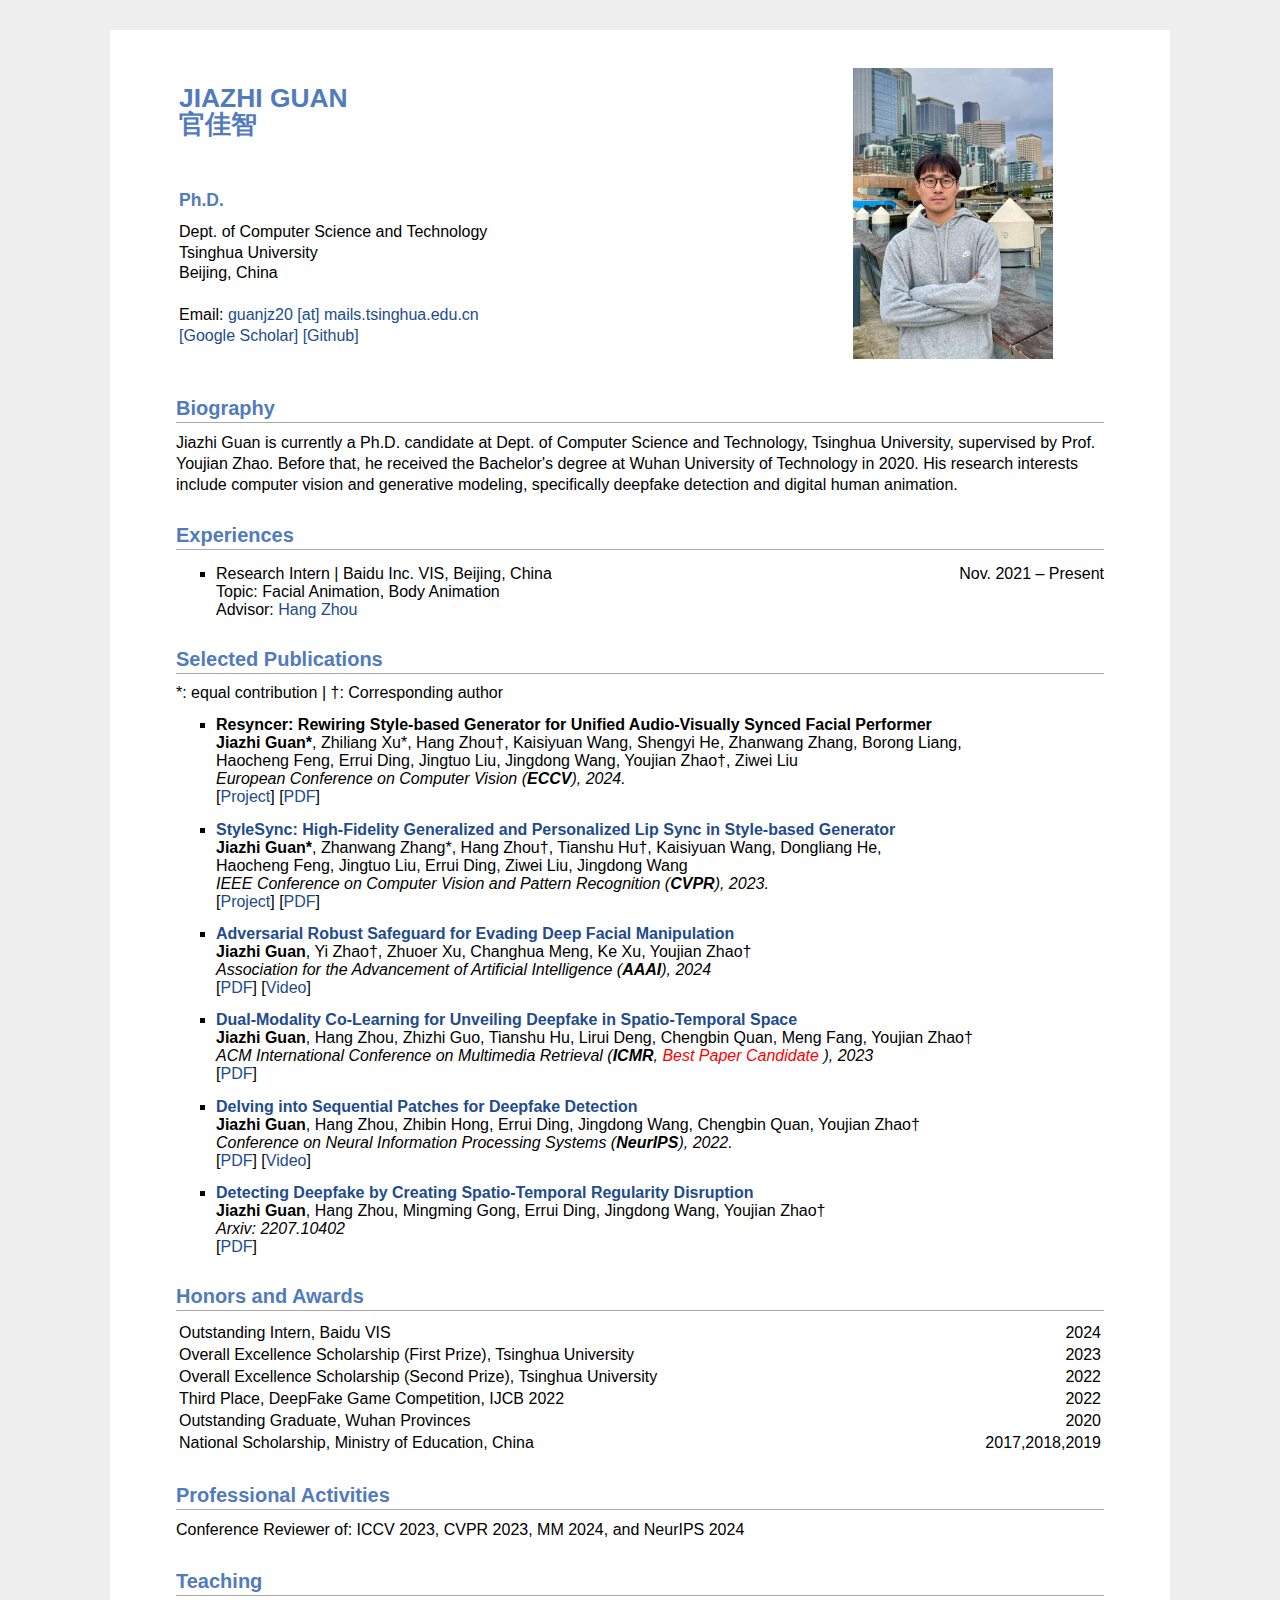
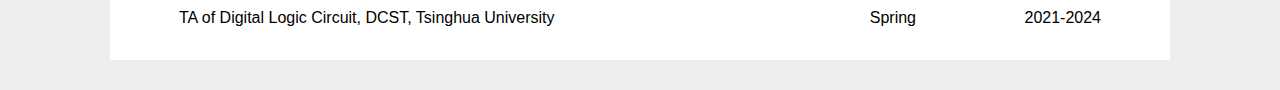
==== index.html @ 9b89919b "-" ====
<!DOCTYPE html PUBLIC "-//W3C//DTD XHTML 1.1//EN" "http://www.w3.org/TR/xhtml11/DTD/xhtml11.dtd">
<html xmlns="http://www.w3.org/1999/xhtml" xml:lang="en">

<head>
  <meta http-equiv="Content-Type" content="text/html;charset=utf-8" />
  <meta name="keywords" content="Jiazhi Guan; Guan Jiazhi; guanjiazhi; 官佳智">
  <meta name="description" content="Jiazhi Guan's homepage">
  <link rel="stylesheet" href="jemdoc.css" type="text/css" />
  <link rel="shortcut icon" href="myIcon.ico">
  <title>JIAZHI GUAN</title>
  <script type="text/javascript">

    var _gaq = _gaq || [];
    _gaq.push(['_setAccount', 'UA-39824124-1']);
    _gaq.push(['_trackPageview']);

    (function () {
      var ga = document.createElement('script'); ga.type = 'text/javascript'; ga.async = true;
      ga.src = ('https:' == document.location.protocol ? 'https://ssl' : 'http://www') + '.google-analytics.com/ga.js';
      var s = document.getElementsByTagName('script')[0]; s.parentNode.insertBefore(ga, s);
    })();

  </script>
</head>

<body>

  <div id="layout-content" style="margin-top:25px">

    <table>
      <tbody>
        <tr>
          <td width="670">
            <div id="toptitle">
              <h1>JIAZHI GUAN <br> 官佳智<h1>
            </div>
            <h3>Ph.D.</h3>
            <p>
              Dept. of Computer Science and Technology<br>
              Tsinghua University <br>
              Beijing, China<br>
              <br>
              Email: <a href="mailto:guanjz20@mails.tsinghua.edu.cn">guanjz20 [at] mails.tsinghua.edu.cn</a>
              <br>
              <a href="https://scholar.google.com/citations?user=LocNpywAAAAJ&hl=zh-CN">[Google Scholar]</a> <a
                href="https://github.com/guanjz20">[Github]</a>
            </p>
          </td>
          <td>
            <img src="pics/me.jpg" border="0" width="200"><br>
          </td>
        <tr>
      </tbody>
    </table>


    <h2>Biography</h2>
    <p>
      Jiazhi Guan is currently a Ph.D. candidate at Dept. of Computer Science and Technology, Tsinghua University,
      supervised by Prof. Youjian Zhao. Before that, he received the Bachelor's degree at Wuhan University of Technology
      in 2020.
      His research interests include computer vision and generative modeling, specifically deepfake detection and
      digital human animation.
    </p>
    <!--
<h2>Recent Updates</h2>
<ul>
<li>
Three papers accepted by CVPR 2020.
</li>
</ul>-->

    <h2>Experiences</h2>
    <ul>
      <li>
        Research Intern | Baidu Inc. VIS, Beijing, China <div style="float:right; text-align:right">Nov. 2021 – Present
        </div><br>
        Topic: Facial Animation, Body Animation<br>
        Advisor: <a href="https://hangz-nju-cuhk.github.io/">Hang Zhou</a><br>
      </li>

      <!-- <li>
Visiting Student xxx
Topic: xxx <br>
Advisor:xxx
</li> -->

    </ul>



    <h2>Selected Publications </h2>
    *: equal contribution | †: Corresponding author
    <ul>

      <!-- <li>
  <b>TALK-Act: Enhance Textural-Awareness for 2D Speaking Avatar Reenactment with Diffusion Model<br></b>
  <b>Jiazhi Guan*</b>, Quanwei Yang*, Kaisiyuan Wang, Hang Zhou†, Shengyi He, Zhiliang Xu, Haocheng Feng,<br> Errui Ding, Jingdong Wang, Hongtao Xie, Youjian Zhao†, Ziwei Liu<br>
  <i>SIGGRAPH Asia Conference Proceedings (<b>SIGGRAPH Asia</b>), 2024.<br></i>
  <p style="margin-top:3px"></p>  
  </p>
  </li> -->


      <li>
        <b>Resyncer: Rewiring Style-based Generator for Unified Audio-Visually Synced Facial Performer<br></b>
        <b>Jiazhi Guan*</b>, Zhiliang Xu*, Hang Zhou†, Kaisiyuan Wang, Shengyi He, Zhanwang Zhang, Borong Liang,<br>
        Haocheng Feng, Errui Ding, Jingtuo Liu, Jingdong Wang, Youjian Zhao†, Ziwei Liu<br>
        <i>European Conference on Computer Vision (<b>ECCV</b>), 2024.<br></i>
        [<a href="projects/Resyncer">Project</a>]
        [<a href="https://arxiv.org/pdf/xxx">PDF</a>]
        <p style="margin-top:3px"></p>
        </p>
      </li>


      <li>
        <b><a href="https://cvpr.thecvf.com/virtual/2023/poster/22944">StyleSync: High-Fidelity Generalized and
            Personalized Lip Sync in Style-based Generator</b>
        <br></a>
        <b>Jiazhi Guan*</b>, Zhanwang Zhang*, Hang Zhou†, Tianshu Hu†, Kaisiyuan Wang, Dongliang He,<br> Haocheng Feng,
        Jingtuo Liu, Errui Ding, Ziwei Liu, Jingdong Wang<br>
        <i>IEEE Conference on Computer Vision and Pattern Recognition (<b>CVPR</b>), 2023.<br></i>
        [<a href="projects/StyleSync">Project</a>]
        [<a href="https://arxiv.org/pdf/2305.05445">PDF</a>]
        <!-- [<a href="https://youtu.be/uuBglL2KGFc?si=vJhQkAgWRTZB_CQr">Video</a>] -->
        <!-- [<a href="https://github.com/guanjz20/StyleSync">Code</a>] -->
        <p style="margin-top:3px"></p>
        </p>
      </li>


      <li>
        <b><a href="https://ojs.aaai.org/index.php/AAAI/article/view/27762">Adversarial Robust Safeguard for Evading
            Deep Facial Manipulation</b>
        <br></a>
        <b>Jiazhi Guan</b>, Yi Zhao†, Zhuoer Xu, Changhua Meng, Ke Xu, Youjian Zhao†<br>
        <i>Association for the Advancement of Artificial Intelligence (<b>AAAI</b>), 2024<br></i>
        [<a href="https://ojs.aaai.org/index.php/AAAI/article/view/27762/27565">PDF</a>]
        [<a
          href="https://underline.io/lecture/92318-adversarial-robust-safeguard-for-evading-deep-facial-manipulation">Video</a>]
        <p style="margin-top:3px"></p>
        </p>
      </li>


      <li>
        <b><a href="https://dl.acm.org/doi/abs/10.1145/3591106.3592284">Dual-Modality Co-Learning for Unveiling Deepfake
            in Spatio-Temporal Space</b>
        <br></a>
        <b>Jiazhi Guan</b>, Hang Zhou, Zhizhi Guo, Tianshu Hu, Lirui Deng, Chengbin Quan, Meng Fang, Youjian Zhao†<br>
        <i>ACM International Conference on Multimedia Retrieval (<b>ICMR</b>, <font color='red'>Best Paper Candidate
          </font>), 2023<br></i>
        [<a href="https://dl.acm.org/doi/pdf/10.1145/3591106.3592284">PDF</a>]
        <p style="margin-top:3px"></p>
        </p>
      </li>

      <li>
        <b><a
            href="https://proceedings.neurips.cc/paper_files/paper/2022/hash/1d051fb631f104cb2a621451f37676b9-Abstract-Conference.html">Delving
            into Sequential Patches for Deepfake Detection</b>
        <br></a>
        <b>Jiazhi Guan</b>, Hang Zhou, Zhibin Hong, Errui Ding, Jingdong Wang, Chengbin Quan, Youjian Zhao†<br>
        <i>Conference on Neural Information Processing Systems (<b>NeurIPS</b>), 2022.<br></i>
        [<a
          href="https://proceedings.neurips.cc/paper_files/paper/2022/file/1d051fb631f104cb2a621451f37676b9-Paper-Conference.pdf">PDF</a>]
        [<a href="https://neurips.cc/virtual/2022/poster/55159">Video</a>]
        <p style="margin-top:3px"></p>
        </p>
      </li>

      <li>
        <b><a href="https://arxiv.org/abs/2207.10402">Detecting Deepfake by Creating Spatio-Temporal Regularity
            Disruption</b>
        <br></a>
        <b>Jiazhi Guan</b>, Hang Zhou, Mingming Gong, Errui Ding, Jingdong Wang, Youjian Zhao†<br>
        <i>Arxiv: 2207.10402<br></i>
        [<a href="https://arxiv.org/pdf/2207.10402">PDF</a>]
        <p style="margin-top:3px"></p>
        </p>
      </li>
    </ul>


    <h2>Honors and Awards</h2>
    <!-- <ul> -->
    <table id="Honors" border="0" width="100%">
      <tbody>
        <tr>
          <td>Outstanding Intern, Baidu VIS</td>
          <td>
            <div style="float:right; text-align:right">2024</div>
          </td>
        </tr>
        <tr>
          <td>Overall Excellence Scholarship (First Prize), Tsinghua University</td>
          <td>
            <div style="float:right; text-align:right">2023</div>
          </td>
        </tr>
        <tr>
          <td>Overall Excellence Scholarship (Second Prize), Tsinghua University</td>
          <td>
            <div style="float:right; text-align:right">2022</div>
          </td>
        </tr>
        <tr>
          <td>Third Place, DeepFake Game Competition, IJCB 2022</td>
          <td>
            <div style="float:right; text-align:right">2022</div>
          </td>
        </tr>
        <tr>
          <td>Outstanding Graduate, Wuhan Provinces</td>
          <td>
            <div style="float:right; text-align:right">2020</div>
          </td>
        </tr>
        <tr>
          <td>National Scholarship, Ministry of Education, China</td>
          <td>
            <div style="float:right; text-align:right">2017,2018,2019</div>
          </td>
        </tr>
      </tbody>
    </table>
    <!-- </ul> -->


    <h2>Professional Activities</h2>
    <!-- <ul> -->
    <p>
      Conference Reviewer of: ICCV 2023, CVPR 2023, MM 2024, and NeurIPS 2024
    </p>
    <!-- </ul> -->


    <h2>Teaching</h2>
    <table id="Teaching" border="0" width="100%">
      <tbody>
        <tr>
          <td>TA of Digital Logic Circuit, DCST, Tsinghua University</td>
          <td>Spring</td>
          <td>
            <div style="float:right; text-align:right">2021-2024</div>
          </td>
        </tr>
      </tbody>
    </table>




    <script>
      (function (i, s, o, g, r, a, m) {
        i['GoogleAnalyticsObject'] = r; i[r] = i[r] || function () {
          (i[r].q = i[r].q || []).push(arguments)
        }, i[r].l = 1 * new Date(); a = s.createElement(o),
          m = s.getElementsByTagName(o)[0]; a.async = 1; a.src = g; m.parentNode.insertBefore(a, m)
      })(window, document, 'script', 'https://www.google-analytics.com/analytics.js', 'ga');

      ga('create', 'UA-88615920-1', 'auto');
      ga('send', 'pageview');

    </script>

  </div>
</body>

</html>
---- jemdoc.css ----
/* Default css file for jemdoc. */

table#tlayout {
    border: none;
    border-collapse: separate;
    background: white;
}
/*
body {
	background: white;
	padding-bottom: 8px;
	margin: 0;
}
*/
html {
  background-color: #eeeeee; 
}

body { 
  font-family: Georgia, Helvetica, Arial, Verdana, san-serif, Times;
  color: #000;
  background-color: #ffffff; 
  text-align:left; /* for IE */
  margin-top: 30px; 
  margin-bottom: 30px;
  margin-left: auto;
  margin-right: auto;
  padding-left:  50px;
  padding-right: 50px;
  padding-top: 10px;
  padding-bottom: 30px;
  max-width: 960px;
}

#layout-menu {
	background: #f6f6f6;
	border: 1px solid #dddddd;
	padding-top: 0.5em;
	padding-left: 8px;
	padding-right: 8px;
	font-size: 1.0em;
	width: auto;
	white-space: nowrap;
    text-align: left;
    vertical-align: top;
}

#layout-menu td {
	background: #f4f4f4;
    vertical-align: top;
}

#layout-content {
	padding-top: 0.0em;
	padding-left: 1.0em;
	padding-right: 1.0em;
    border: none;
    background: white;
    text-align: left;
    vertical-align: top;
}

#layout-menu a {
	line-height: 1.5em;
	margin-left: 0.5em;
}

tt {
    background: #ffffdd;
}

pre, tt {
	font-size: 90%;
	font-family: monaco, monospace;
}

a, a > tt {
	color: #224b8d;
	text-decoration: none;
}

a:hover {
	border-bottom: 1px gray dotted;
}

#layout-menu a.current:link, #layout-menu a.current:visited {
	color: #022b6d;
	border-bottom: 1px gray solid;
}
#layout-menu a:link, #layout-menu a:visited, #layout-menu a:hover {
	color: #527bbd;
	text-decoration: none;
}
#layout-menu a:hover {
	text-decoration: none;
}

div.menu-category {
	border-bottom: 1px solid gray;
	margin-top: 0.8em;
	padding-top: 0.2em;
	padding-bottom: 0.1em;
	font-weight: bold;
}

div.menu-item {
	padding-left: 16px;
	text-indent: -16px;
}

div#toptitle {
	padding-bottom: 0.2em;
	margin-bottom: 1.5em;
	/*border-bottom: 3px double gray;*/
}

/* Reduce space if we begin the page with a title. */
div#toptitle + h2, div#toptitle + h3 {
	margin-top: 0em;
}

div#subtitle {
	margin-top: 0.0em;
	margin-bottom: 0.0em;
	padding-top: 0em;
	padding-bottom: 0.1em;
}

em {
	font-style: italic;
}

strong {
	font-weight: bold;
}


h1, h2, h3 {
	color: #527bbd;
	margin-top: 0.7em;
	margin-bottom: 0.5em;
	padding-bottom: 0.2em;
	line-height: 1.0;
	padding-top: 0.5em;
	border-bottom: 1px solid #aaaaaa;
}

h1 {
	font-size: 165%;
	padding-bottom: 0.3em;
}

h2 {
	padding-top: 0.8em;
	font-size: 125%;
}

h2 + h3 {
    padding-top: 0.2em;
}

h3 {
	font-size: 110%;
	border-bottom: none;
}

p {
	margin-top: 0.0em;
	margin-bottom: 0.8em;
	padding: 0;
	line-height: 1.3;
}

pre {
	padding: 0;
	margin: 0;
}

div#footer {
	font-size: small;
	border-top: 1px solid #c0c0c0;
	padding-top: 0.1em;
	margin-top: 4.0em;
	color: #c0c0c0;
}

div#footer a {
	color: #80a0b0;
}

div#footer-text {
	float: left;
	padding-bottom: 8px;
}

ul, ol, dl {
	margin-top: 0.2em;
	padding-top: 0;
	margin-bottom: 0.8em;
}

dt {
	margin-top: 0.5em;
	margin-bottom: 0;
}

dl {
	margin-left: 20px;
}

dd {
	color: #222222;
}

dd > *:first-child {
	margin-top: 0;
}

ul {
	list-style-position: outside;
	list-style-type: square;
}

p + ul, p + ol {
	margin-top: -0.5em;
}

li {
	margin-top:0.9em;
}

ol {
	list-style-position: outside;
	list-style-type: decimal;
}

li p, dd p {
	margin-bottom: 0.3em;
}


ol ol {
	list-style-type: lower-alpha;
}

ol ol ol {
	list-style-type: lower-roman;
}

p + div.codeblock {
	margin-top: -0.6em;
}

div.codeblock, div.infoblock {
	margin-right: 0%;
	margin-top: 1.2em;
	margin-bottom: 1.3em;
}

div.blocktitle {
	font-weight: bold;
	color: #cd7b62;
	margin-top: 1.2em;
	margin-bottom: 0.1em;
}

div.blockcontent {
	border: 1px solid silver;
	padding: 0.3em 0.5em;
}

div.infoblock > div.blockcontent {
	background: #ffffee;
}

div.blockcontent p + ul, div.blockcontent p + ol {
	margin-top: 0.4em;
}

div.infoblock p {
	margin-bottom: 0em;
}

div.infoblock li p, div.infoblock dd p {
	margin-bottom: 0.5em;
}

div.infoblock p + p {
	margin-top: 0.8em;
}

div.codeblock > div.blockcontent {
	background: #f6f6f6;
}

span.pycommand {
	color: #000070;
}

span.statement {
	color: #008800;
}
span.builtin {
	color: #000088;
}
span.special {
	color: #990000;
}
span.operator {
	color: #880000;
}
span.error {
	color: #aa0000;
}
span.comment, span.comment > *, span.string, span.string > * {
	color: #606060;
}

@media print {
	#layout-menu { display: none; }
}

#fwtitle {
	margin: 2px;
}

#fwtitle #toptitle {
	padding-left: 0.5em;
	margin-bottom: 0.5em;
}

#layout-content h1:first-child, #layout-content h2:first-child, #layout-content h3:first-child {
	margin-top: -0.7em;
}

div#toptitle h1, #layout-content div#toptitle h1 {
	margin-bottom: 0.0em;
	padding-bottom: 0.1em;
	padding-top: 0;
	margin-top: 0.5em;
	border-bottom: none;
}

img.eq {
	padding: 0;
	padding-left: 0.1em;
	padding-right: 0.1em;
	margin: 0;
}

img.eqwl {
	padding-left: 2em;
	padding-top: 0.6em;
	padding-bottom: 0.2em;
	margin: 0;
}

table + table {
    margin-top: 1em;
}

tr.heading {
    font-weight: bold;
    border-bottom: 2px solid black;
}

img {
    border: none;
}

table.imgtable, table.imgtable td {
    border: none;
    text-align: left;
}
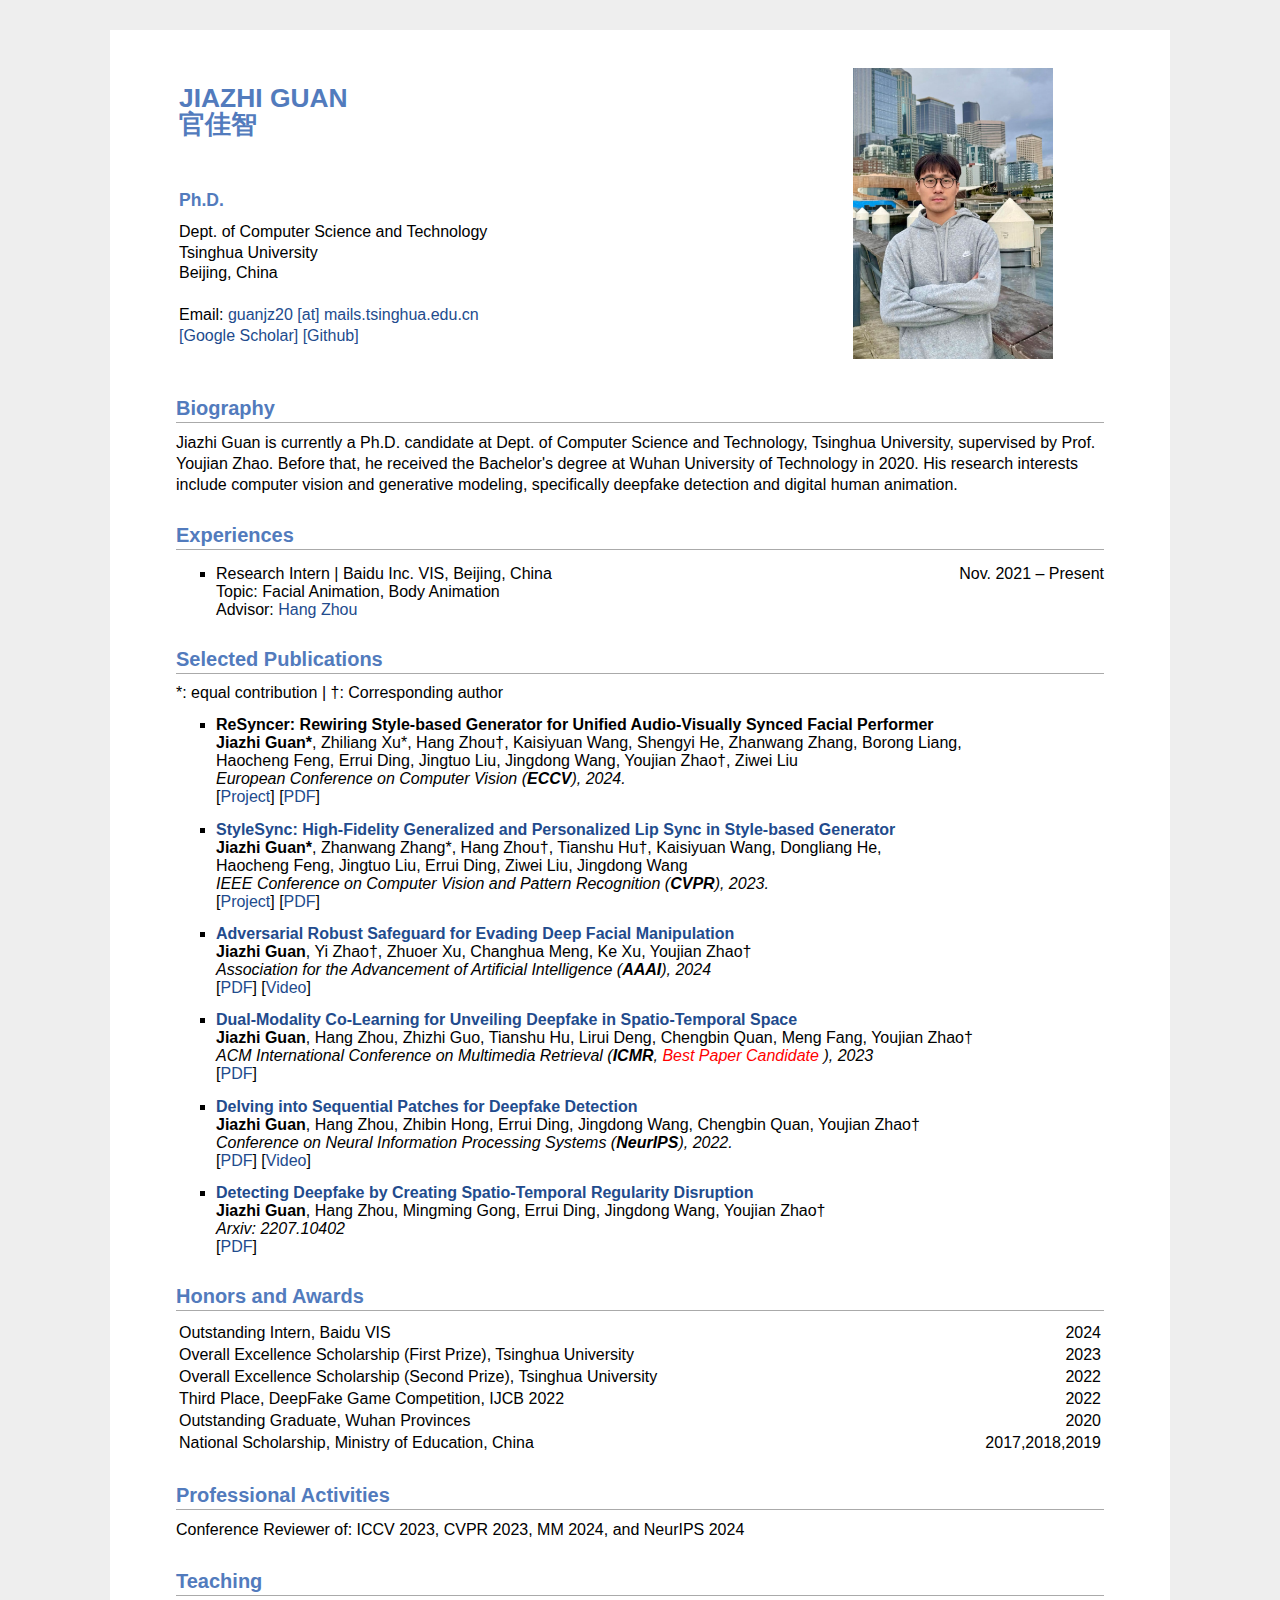
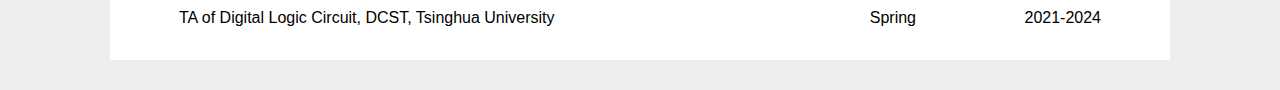
==== commit b940781f: "-" ====
--- a/index.html
+++ b/index.html
@@ -103,11 +103,11 @@
 
 
       <li>
-        <b>Resyncer: Rewiring Style-based Generator for Unified Audio-Visually Synced Facial Performer<br></b>
+        <b>ReSyncer: Rewiring Style-based Generator for Unified Audio-Visually Synced Facial Performer<br></b>
         <b>Jiazhi Guan*</b>, Zhiliang Xu*, Hang Zhou†, Kaisiyuan Wang, Shengyi He, Zhanwang Zhang, Borong Liang,<br>
         Haocheng Feng, Errui Ding, Jingtuo Liu, Jingdong Wang, Youjian Zhao†, Ziwei Liu<br>
         <i>European Conference on Computer Vision (<b>ECCV</b>), 2024.<br></i>
-        [<a href="projects/Resyncer">Project</a>]
+        [<a href="projects/ReSyncer">Project</a>]
         [<a href="https://arxiv.org/pdf/xxx">PDF</a>]
         <p style="margin-top:3px"></p>
         </p>
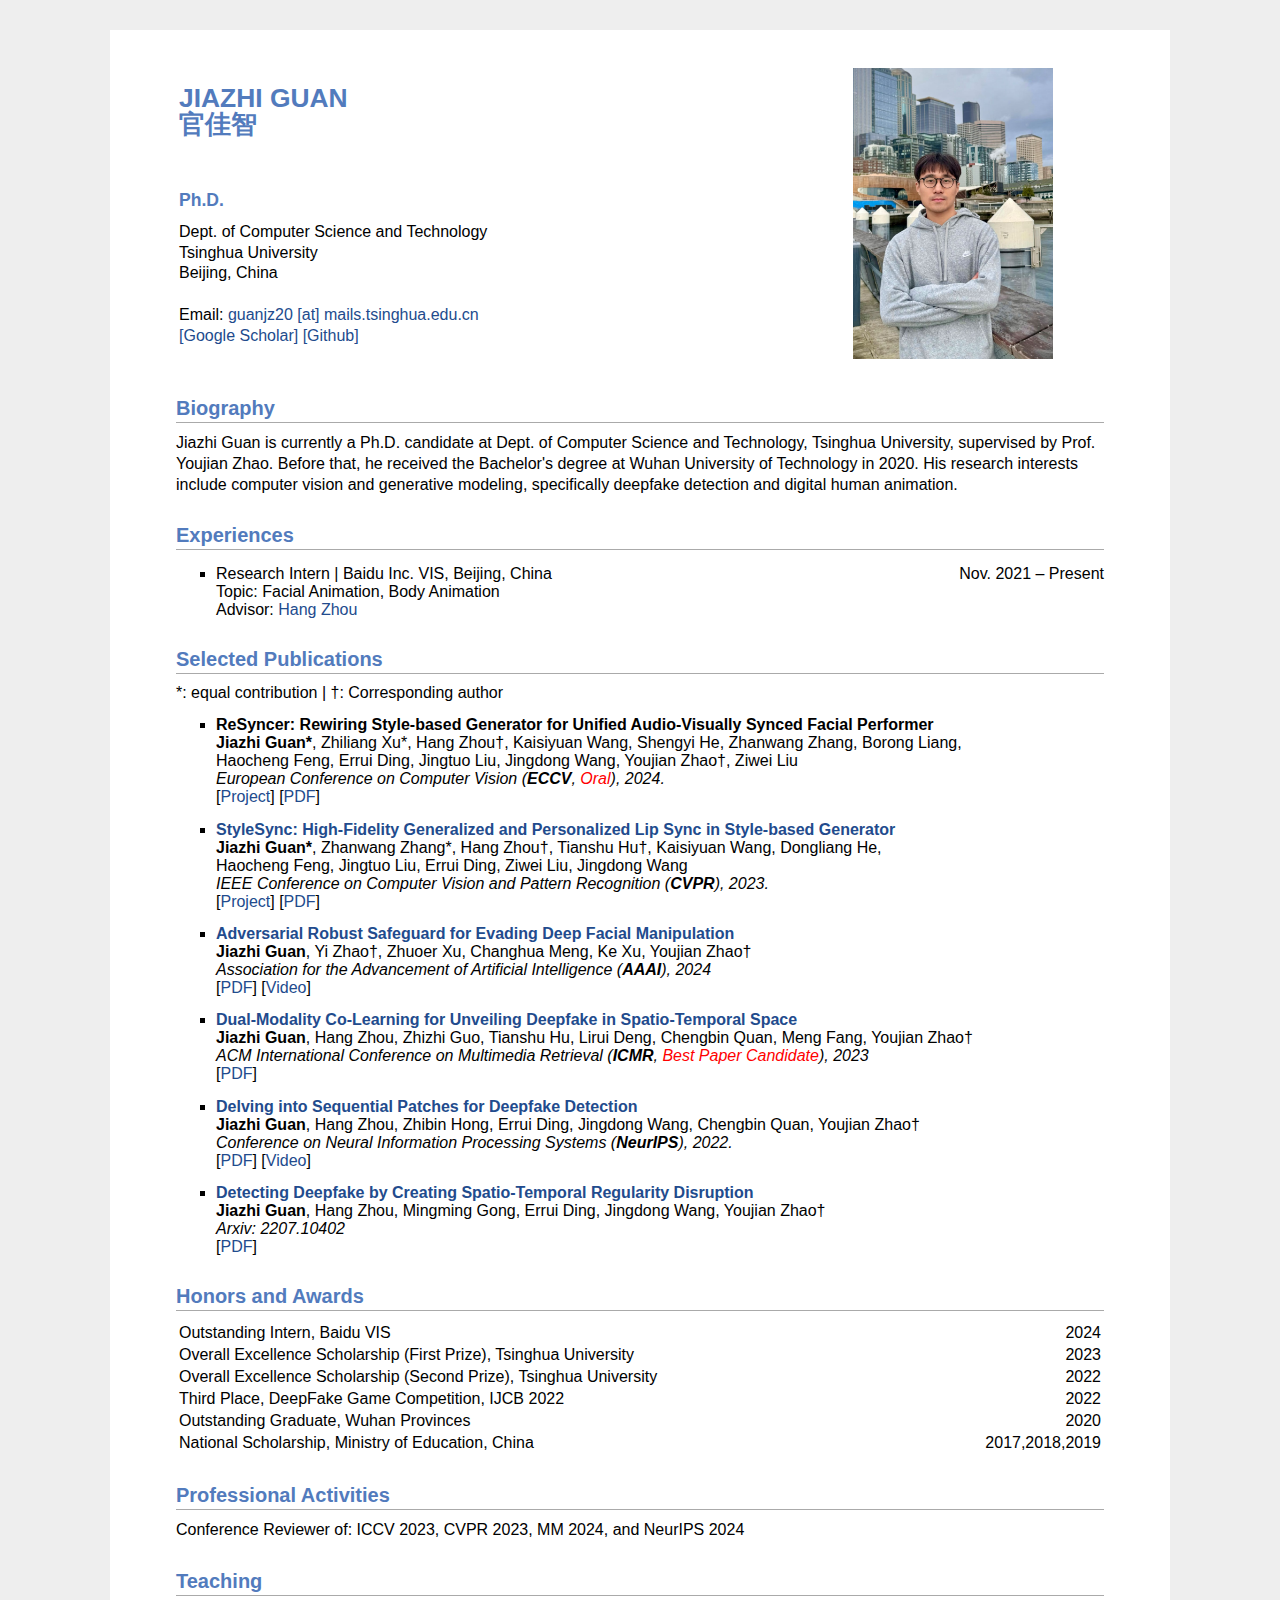
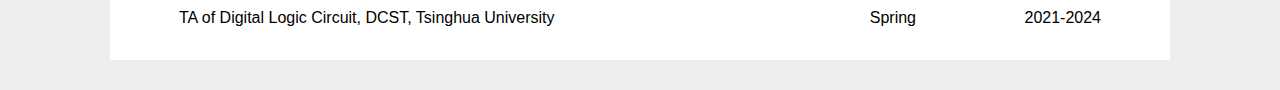
==== commit f1506b27: "-" ====
--- a/index.html
+++ b/index.html
@@ -106,9 +106,9 @@
         <b>ReSyncer: Rewiring Style-based Generator for Unified Audio-Visually Synced Facial Performer<br></b>
         <b>Jiazhi Guan*</b>, Zhiliang Xu*, Hang Zhou†, Kaisiyuan Wang, Shengyi He, Zhanwang Zhang, Borong Liang,<br>
         Haocheng Feng, Errui Ding, Jingtuo Liu, Jingdong Wang, Youjian Zhao†, Ziwei Liu<br>
-        <i>European Conference on Computer Vision (<b>ECCV</b>), 2024.<br></i>
+        <i>European Conference on Computer Vision (<b>ECCV</b>, <font color='red'>Oral</font>), 2024.<br></i>
         [<a href="projects/ReSyncer">Project</a>]
-        [<a href="https://arxiv.org/pdf/xxx">PDF</a>]
+        [<a href="https://arxiv.org/pdf/2408.03284">PDF</a>]
         <p style="margin-top:3px"></p>
         </p>
       </li>
@@ -149,8 +149,7 @@
             in Spatio-Temporal Space</b>
         <br></a>
         <b>Jiazhi Guan</b>, Hang Zhou, Zhizhi Guo, Tianshu Hu, Lirui Deng, Chengbin Quan, Meng Fang, Youjian Zhao†<br>
-        <i>ACM International Conference on Multimedia Retrieval (<b>ICMR</b>, <font color='red'>Best Paper Candidate
-          </font>), 2023<br></i>
+        <i>ACM International Conference on Multimedia Retrieval (<b>ICMR</b>, <font color='red'>Best Paper Candidate</font>), 2023<br></i>
         [<a href="https://dl.acm.org/doi/pdf/10.1145/3591106.3592284">PDF</a>]
         <p style="margin-top:3px"></p>
         </p>
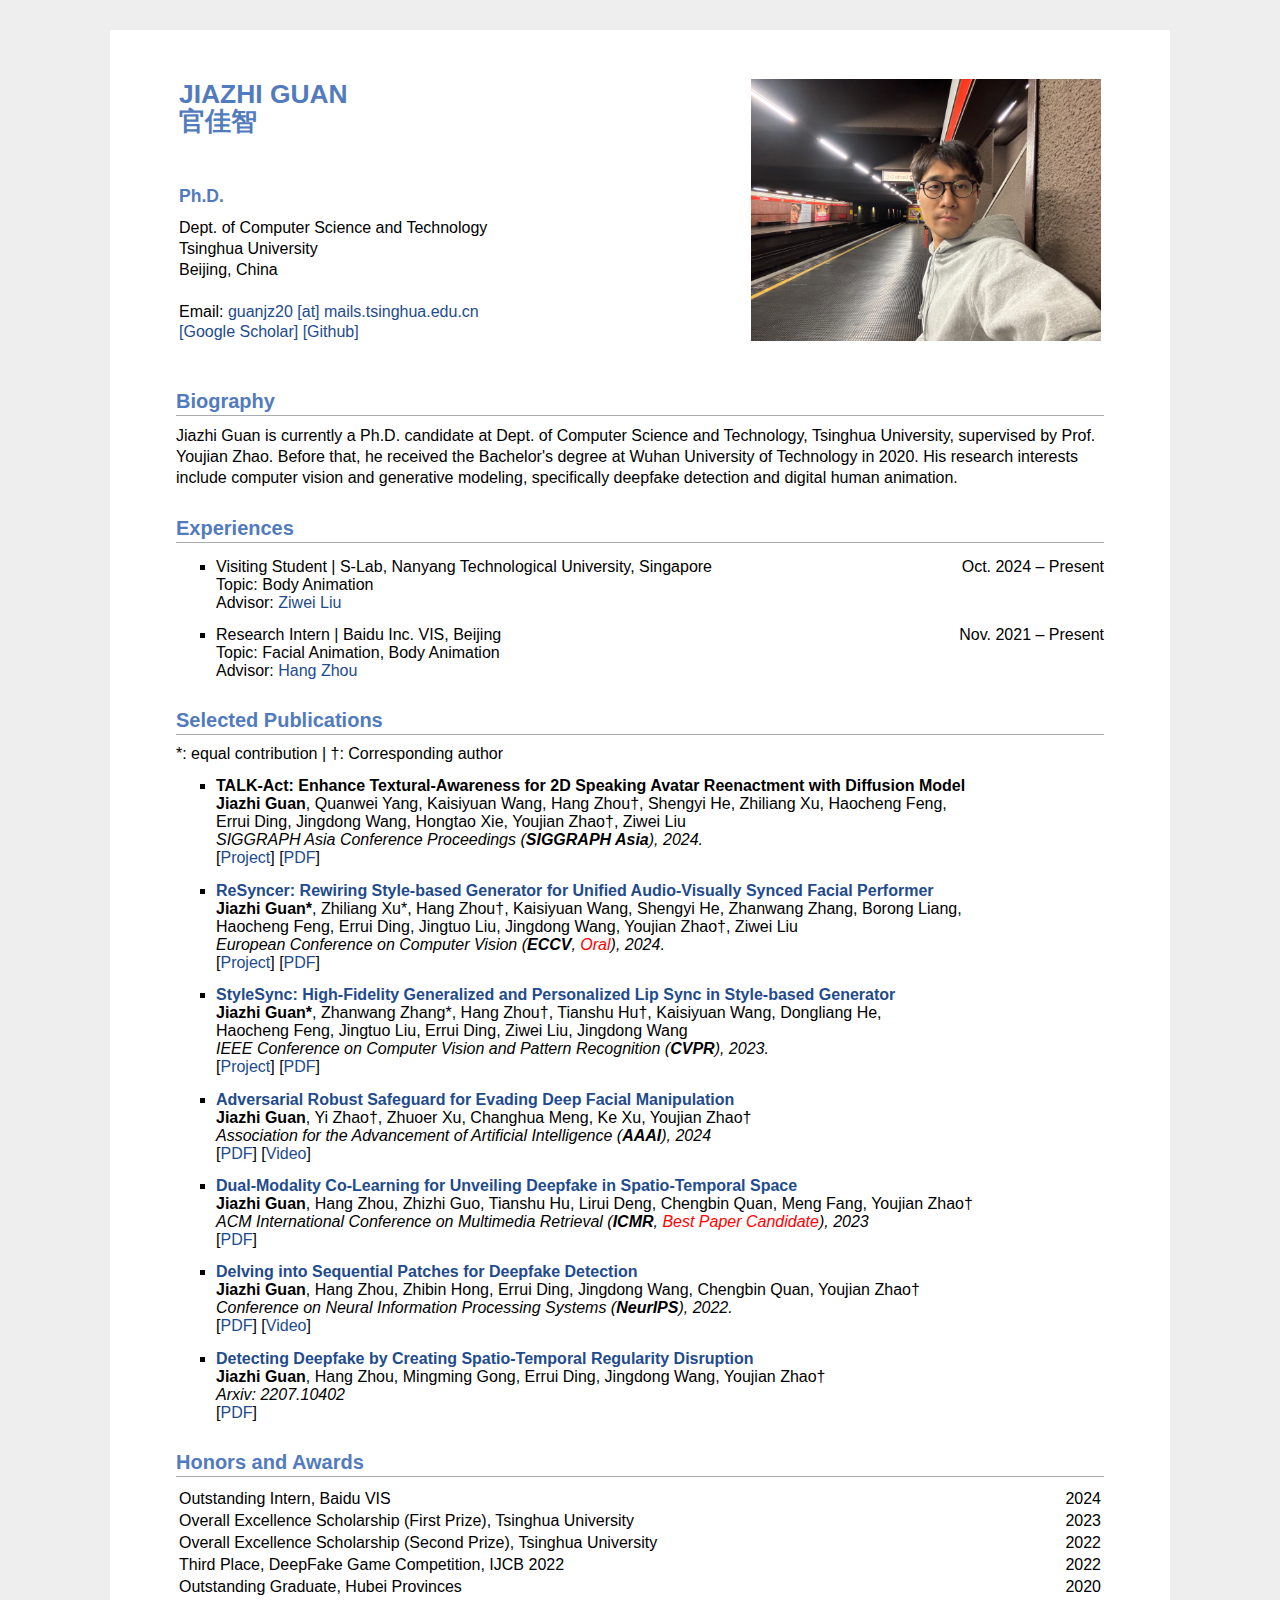
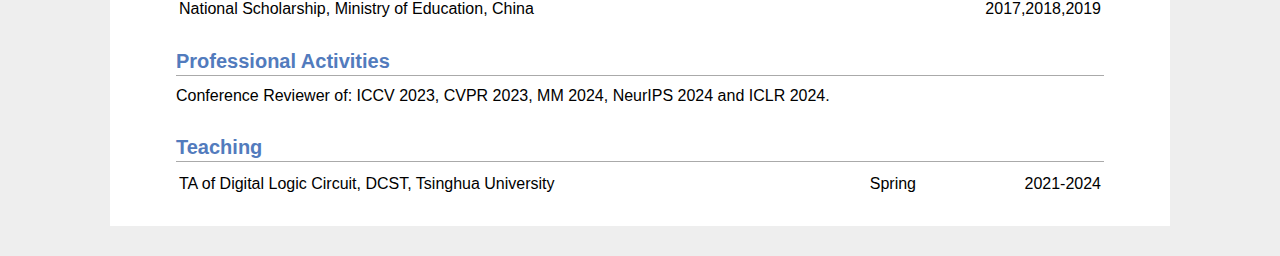
==== commit 91f4ae6e: "-" ====
--- a/index.html
+++ b/index.html
@@ -47,7 +47,8 @@
             </p>
           </td>
           <td>
-            <img src="pics/me.jpg" border="0" width="200"><br>
+            <!-- <img src="pics/me.jpg" border="0" width="200"><br> -->
+            <img src="pics/me_milano.jpeg" border="0" width="350"><br>
           </td>
         <tr>
       </tbody>
@@ -72,19 +73,21 @@
 
     <h2>Experiences</h2>
     <ul>
-      <li>
-        Research Intern | Baidu Inc. VIS, Beijing, China <div style="float:right; text-align:right">Nov. 2021 – Present
+
+      <li>
+        Visiting Student | S-Lab, Nanyang Technological University, Singapore <div style="float:right; text-align:right">Oct. 2024 – Present
+        </div><br>
+        Topic: Body Animation <br>
+        Advisor: <a href="https://liuziwei7.github.io/">Ziwei Liu</a><br>
+        </li>
+  
+      <li>
+        Research Intern | Baidu Inc. VIS, Beijing <div style="float:right; text-align:right">Nov. 2021 – Present
         </div><br>
         Topic: Facial Animation, Body Animation<br>
         Advisor: <a href="https://hangz-nju-cuhk.github.io/">Hang Zhou</a><br>
       </li>
 
-      <!-- <li>
-Visiting Student xxx
-Topic: xxx <br>
-Advisor:xxx
-</li> -->
-
     </ul>
 
 
@@ -93,17 +96,20 @@
     *: equal contribution | †: Corresponding author
     <ul>
 
-      <!-- <li>
-  <b>TALK-Act: Enhance Textural-Awareness for 2D Speaking Avatar Reenactment with Diffusion Model<br></b>
-  <b>Jiazhi Guan*</b>, Quanwei Yang*, Kaisiyuan Wang, Hang Zhou†, Shengyi He, Zhiliang Xu, Haocheng Feng,<br> Errui Ding, Jingdong Wang, Hongtao Xie, Youjian Zhao†, Ziwei Liu<br>
-  <i>SIGGRAPH Asia Conference Proceedings (<b>SIGGRAPH Asia</b>), 2024.<br></i>
-  <p style="margin-top:3px"></p>  
-  </p>
-  </li> -->
-
-
-      <li>
-        <b>ReSyncer: Rewiring Style-based Generator for Unified Audio-Visually Synced Facial Performer<br></b>
+      <li>
+        <b>TALK-Act: Enhance Textural-Awareness for 2D Speaking Avatar Reenactment with Diffusion Model<br></b>
+        <b>Jiazhi Guan</b>, Quanwei Yang, Kaisiyuan Wang, Hang Zhou†, Shengyi He, Zhiliang Xu, Haocheng Feng,<br> Errui Ding, Jingdong Wang, Hongtao Xie, Youjian Zhao†, Ziwei Liu<br>
+        <i>SIGGRAPH Asia Conference Proceedings (<b>SIGGRAPH Asia</b>), 2024.<br></i>
+        [<a href="projects/TALK-Act">Project</a>]
+        [<a href="https://arxiv.org/pdf/2410.10696">PDF</a>]
+        <p style="margin-top:3px"></p>  
+        </p>
+      </li>
+
+
+      <li>
+        <b><a href="https://www.ecva.net/papers/eccv_2024/papers_ECCV/html/5783_ECCV_2024_paper.php">ReSyncer: Rewiring Style-based Generator for Unified Audio-Visually Synced Facial Performer</b>
+        <br></a>
         <b>Jiazhi Guan*</b>, Zhiliang Xu*, Hang Zhou†, Kaisiyuan Wang, Shengyi He, Zhanwang Zhang, Borong Liang,<br>
         Haocheng Feng, Errui Ding, Jingtuo Liu, Jingdong Wang, Youjian Zhao†, Ziwei Liu<br>
         <i>European Conference on Computer Vision (<b>ECCV</b>, <font color='red'>Oral</font>), 2024.<br></i>
@@ -211,7 +217,7 @@
           </td>
         </tr>
         <tr>
-          <td>Outstanding Graduate, Wuhan Provinces</td>
+          <td>Outstanding Graduate, Hubei Provinces</td>
           <td>
             <div style="float:right; text-align:right">2020</div>
           </td>
@@ -230,7 +236,7 @@
     <h2>Professional Activities</h2>
     <!-- <ul> -->
     <p>
-      Conference Reviewer of: ICCV 2023, CVPR 2023, MM 2024, and NeurIPS 2024
+      Conference Reviewer of: ICCV 2023, CVPR 2023, MM 2024, NeurIPS 2024 and ICLR 2024.
     </p>
     <!-- </ul> -->
 
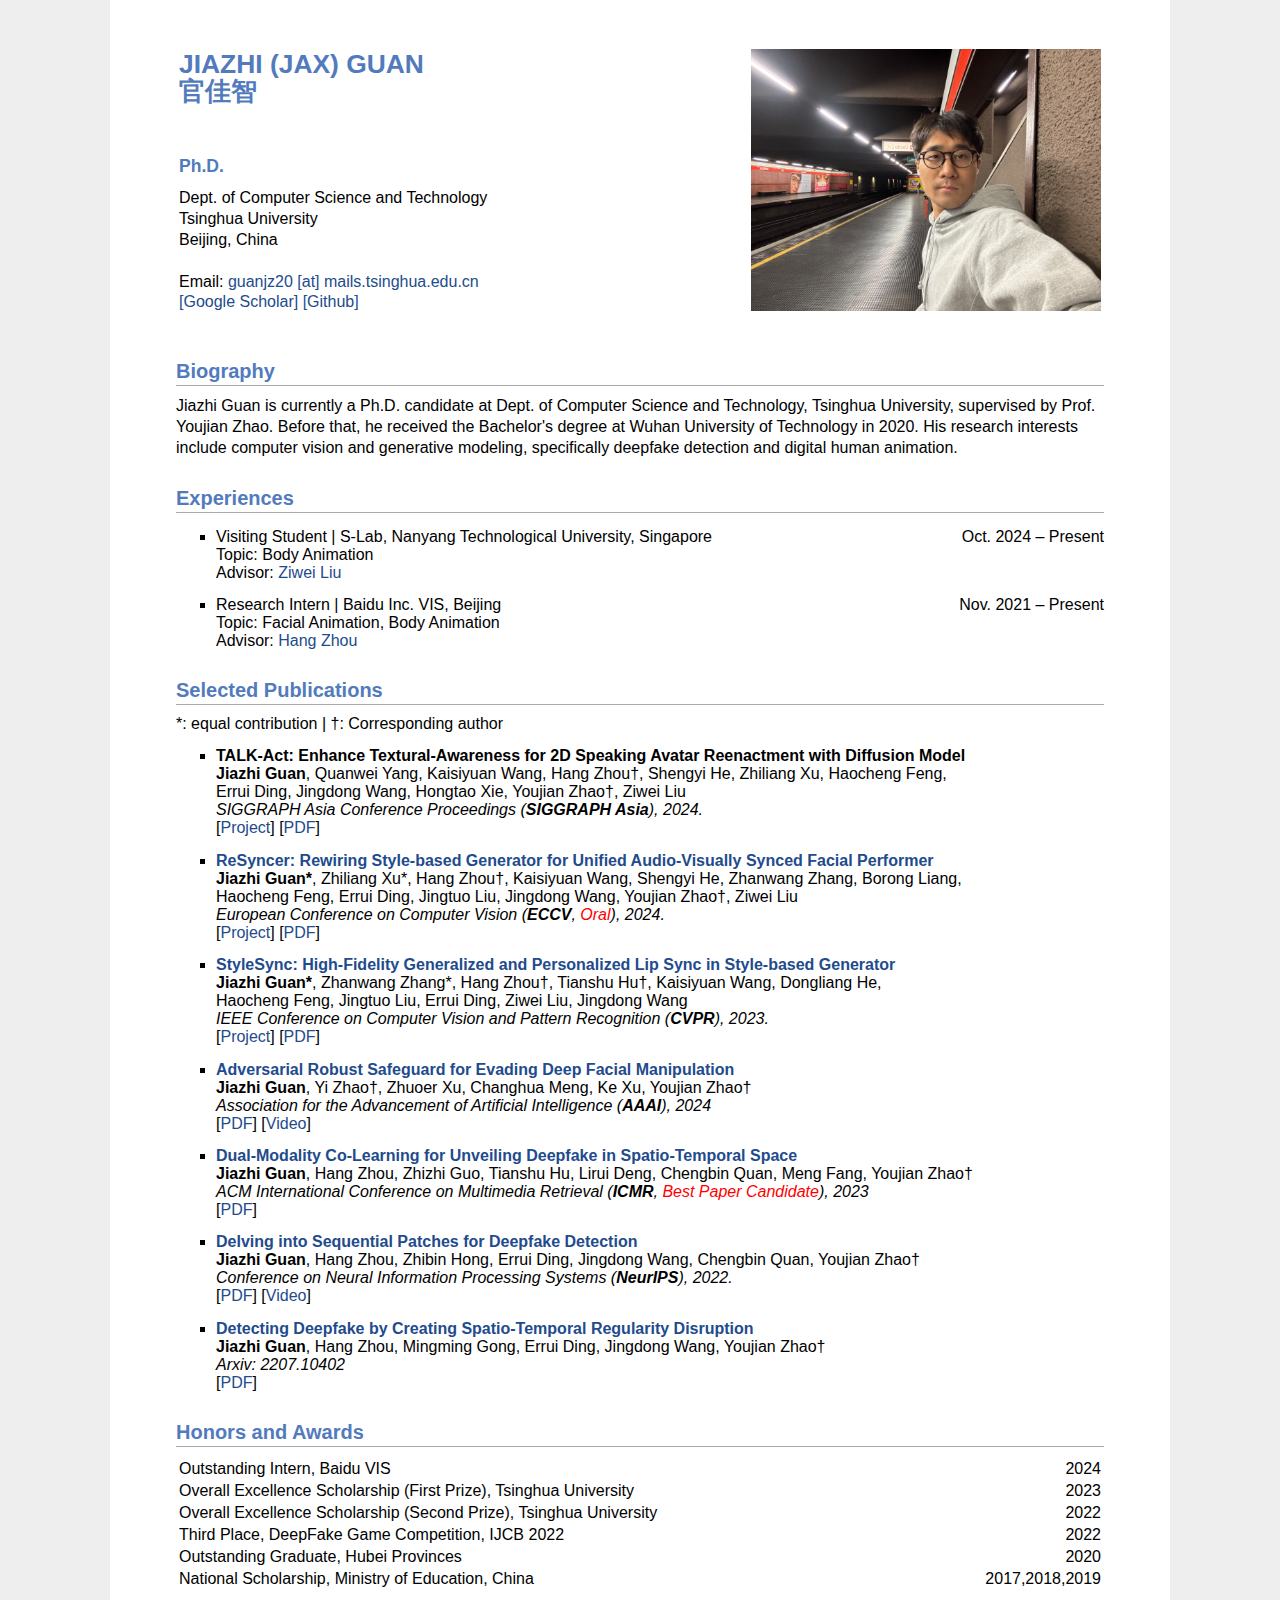
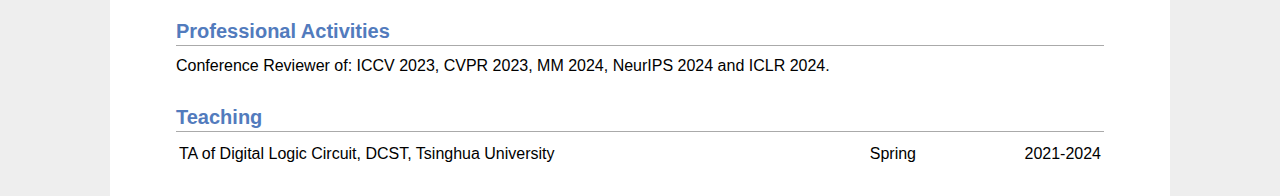
==== commit 4d889c42: "-" ====
--- a/index.html
+++ b/index.html
@@ -1,26 +1,37 @@
-<!DOCTYPE html PUBLIC "-//W3C//DTD XHTML 1.1//EN" "http://www.w3.org/TR/xhtml11/DTD/xhtml11.dtd">
+<!DOCTYPE html>
 <html xmlns="http://www.w3.org/1999/xhtml" xml:lang="en">
 
 <head>
   <meta http-equiv="Content-Type" content="text/html;charset=utf-8" />
   <meta name="keywords" content="Jiazhi Guan; Guan Jiazhi; guanjiazhi; 官佳智">
   <meta name="description" content="Jiazhi Guan's homepage">
+  <meta name="viewport" content="width=1024, initial-scale=1.0, maximum-scale=1.0, user-scalable=no">
   <link rel="stylesheet" href="jemdoc.css" type="text/css" />
   <link rel="shortcut icon" href="myIcon.ico">
-  <title>JIAZHI GUAN</title>
+  <title>JIAZHI (JAX) GUAN</title>
   <script type="text/javascript">
-
     var _gaq = _gaq || [];
     _gaq.push(['_setAccount', 'UA-39824124-1']);
     _gaq.push(['_trackPageview']);
-
     (function () {
       var ga = document.createElement('script'); ga.type = 'text/javascript'; ga.async = true;
       ga.src = ('https:' == document.location.protocol ? 'https://ssl' : 'http://www') + '.google-analytics.com/ga.js';
       var s = document.getElementsByTagName('script')[0]; s.parentNode.insertBefore(ga, s);
     })();
-
   </script>
+
+  <style>
+    body {
+      width: 1024px;
+      margin: 0 auto;
+    }
+    table {
+      width: 100%;
+    }
+    /* img {
+      max-width: 100%;
+    } */
+  </style>
 </head>
 
 <body>
@@ -32,7 +43,7 @@
         <tr>
           <td width="670">
             <div id="toptitle">
-              <h1>JIAZHI GUAN <br> 官佳智<h1>
+              <h1>JIAZHI (JAX) GUAN <br> 官佳智<h1>
             </div>
             <h3>Ph.D.</h3>
             <p>
@@ -53,7 +64,6 @@
         <tr>
       </tbody>
     </table>
-
 
     <h2>Biography</h2>
     <p>
@@ -189,7 +199,6 @@
 
 
     <h2>Honors and Awards</h2>
-    <!-- <ul> -->
     <table id="Honors" border="0" width="100%">
       <tbody>
         <tr>
@@ -230,16 +239,12 @@
         </tr>
       </tbody>
     </table>
-    <!-- </ul> -->
 
 
     <h2>Professional Activities</h2>
-    <!-- <ul> -->
     <p>
       Conference Reviewer of: ICCV 2023, CVPR 2023, MM 2024, NeurIPS 2024 and ICLR 2024.
     </p>
-    <!-- </ul> -->
-
 
     <h2>Teaching</h2>
     <table id="Teaching" border="0" width="100%">
@@ -253,9 +258,6 @@
         </tr>
       </tbody>
     </table>
-
-
-
 
     <script>
       (function (i, s, o, g, r, a, m) {
@@ -267,9 +269,7 @@
 
       ga('create', 'UA-88615920-1', 'auto');
       ga('send', 'pageview');
-
     </script>
-
   </div>
 </body>
 
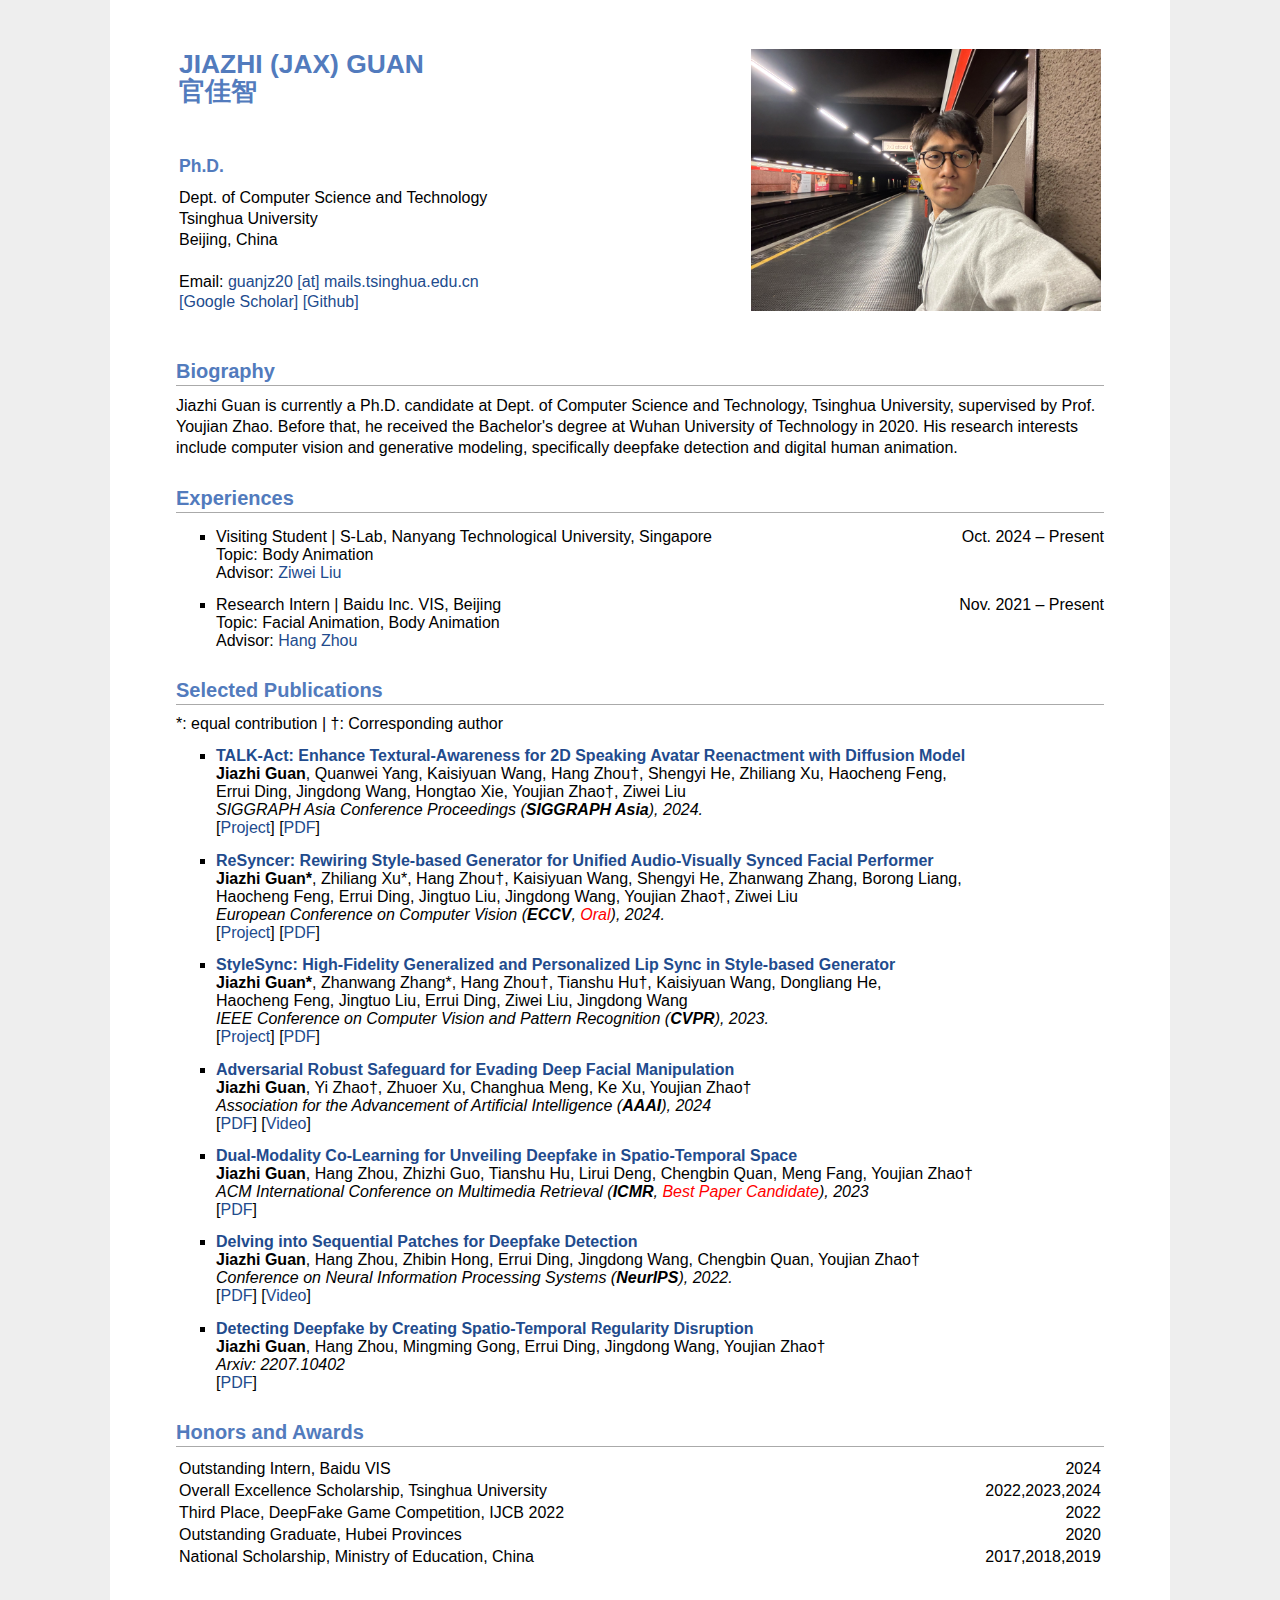
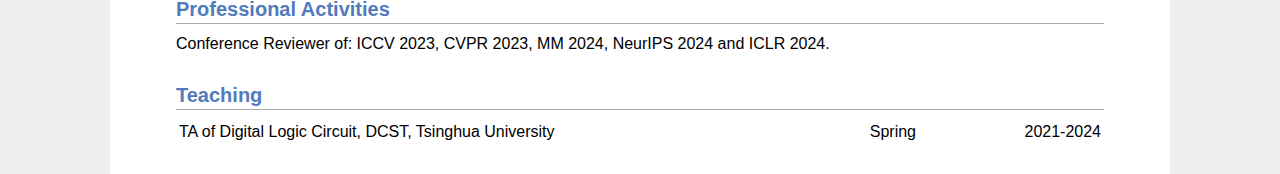
==== commit 426aad4f: "-" ====
--- a/index.html
+++ b/index.html
@@ -9,7 +9,7 @@
   <link rel="stylesheet" href="jemdoc.css" type="text/css" />
   <link rel="shortcut icon" href="myIcon.ico">
   <title>JIAZHI (JAX) GUAN</title>
-  <script type="text/javascript">
+  <!-- <script type="text/javascript">
     var _gaq = _gaq || [];
     _gaq.push(['_setAccount', 'UA-39824124-1']);
     _gaq.push(['_trackPageview']);
@@ -18,7 +18,7 @@
       ga.src = ('https:' == document.location.protocol ? 'https://ssl' : 'http://www') + '.google-analytics.com/ga.js';
       var s = document.getElementsByTagName('script')[0]; s.parentNode.insertBefore(ga, s);
     })();
-  </script>
+  </script> -->
 
   <style>
     body {
@@ -107,7 +107,8 @@
     <ul>
 
       <li>
-        <b>TALK-Act: Enhance Textural-Awareness for 2D Speaking Avatar Reenactment with Diffusion Model<br></b>
+        <b><a href="https://dl.acm.org/doi/10.1145/3680528.3687571">TALK-Act: Enhance Textural-Awareness for 2D Speaking Avatar Reenactment with Diffusion Model</b>
+        <br></a>
         <b>Jiazhi Guan</b>, Quanwei Yang, Kaisiyuan Wang, Hang Zhou†, Shengyi He, Zhiliang Xu, Haocheng Feng,<br> Errui Ding, Jingdong Wang, Hongtao Xie, Youjian Zhao†, Ziwei Liu<br>
         <i>SIGGRAPH Asia Conference Proceedings (<b>SIGGRAPH Asia</b>), 2024.<br></i>
         [<a href="projects/TALK-Act">Project</a>]
@@ -208,15 +209,9 @@
           </td>
         </tr>
         <tr>
-          <td>Overall Excellence Scholarship (First Prize), Tsinghua University</td>
-          <td>
-            <div style="float:right; text-align:right">2023</div>
-          </td>
-        </tr>
-        <tr>
-          <td>Overall Excellence Scholarship (Second Prize), Tsinghua University</td>
-          <td>
-            <div style="float:right; text-align:right">2022</div>
+          <td>Overall Excellence Scholarship, Tsinghua University</td>
+          <td>
+            <div style="float:right; text-align:right">2022,2023,2024</div>
           </td>
         </tr>
         <tr>
@@ -259,7 +254,7 @@
       </tbody>
     </table>
 
-    <script>
+    <!-- <script>
       (function (i, s, o, g, r, a, m) {
         i['GoogleAnalyticsObject'] = r; i[r] = i[r] || function () {
           (i[r].q = i[r].q || []).push(arguments)
@@ -269,7 +264,7 @@
 
       ga('create', 'UA-88615920-1', 'auto');
       ga('send', 'pageview');
-    </script>
+    </script> -->
   </div>
 </body>
 
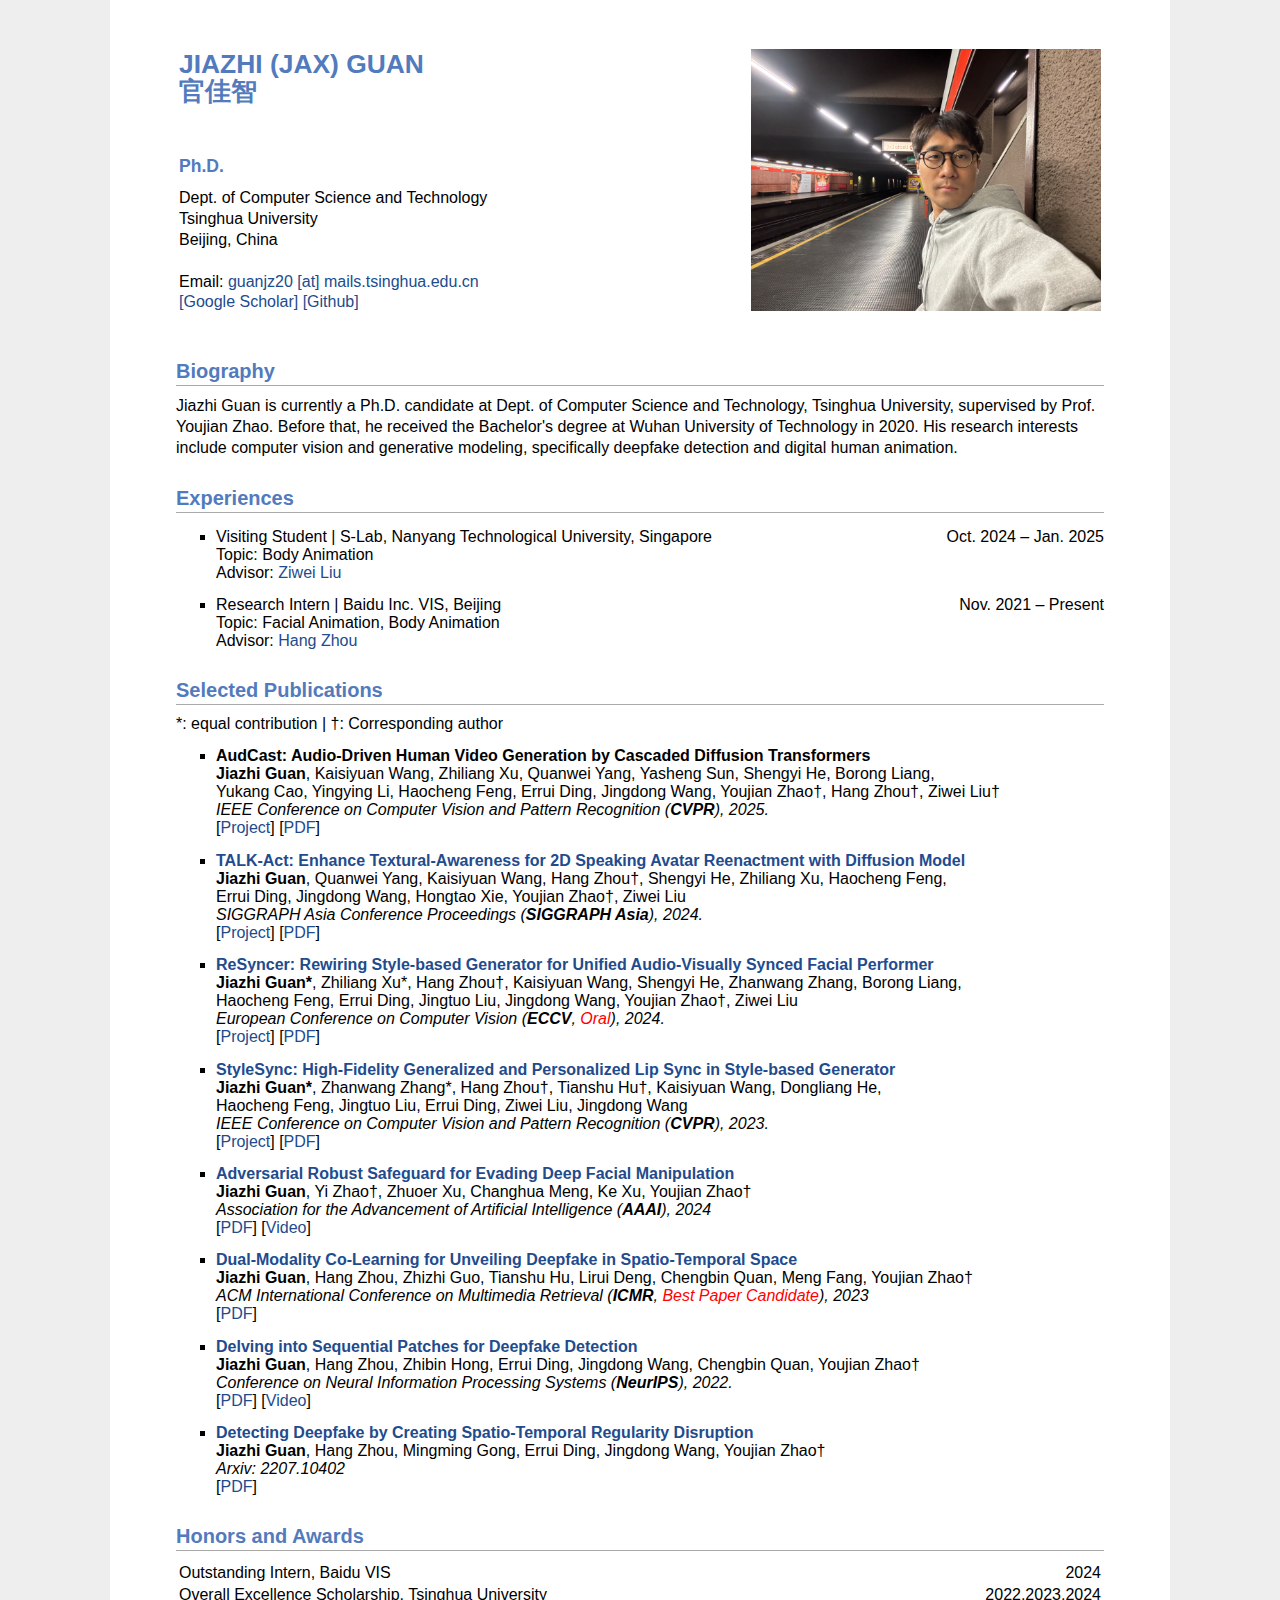
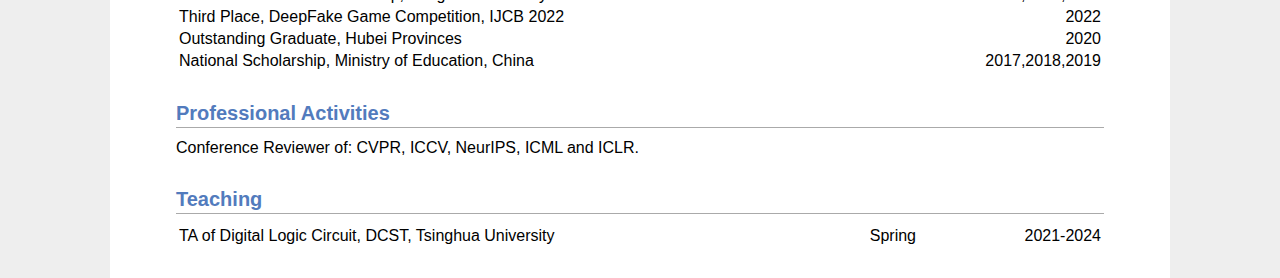
==== commit 4b2cfcfc: "-" ====
--- a/index.html
+++ b/index.html
@@ -85,7 +85,7 @@
     <ul>
 
       <li>
-        Visiting Student | S-Lab, Nanyang Technological University, Singapore <div style="float:right; text-align:right">Oct. 2024 – Present
+        Visiting Student | S-Lab, Nanyang Technological University, Singapore <div style="float:right; text-align:right">Oct. 2024 – Jan. 2025
         </div><br>
         Topic: Body Animation <br>
         Advisor: <a href="https://liuziwei7.github.io/">Ziwei Liu</a><br>
@@ -105,6 +105,19 @@
     <h2>Selected Publications </h2>
     *: equal contribution | †: Corresponding author
     <ul>
+      
+      <li>
+        <!-- <b><a href="">AudCast: Audio-Driven Human Video Generation by Cascaded Diffusion Transformers</b> -->
+        <b>AudCast: Audio-Driven Human Video Generation by Cascaded Diffusion Transformers</b>
+        <br></a>
+        <b>Jiazhi Guan</b>, Kaisiyuan Wang, Zhiliang Xu, Quanwei Yang, Yasheng Sun, Shengyi He, Borong Liang,<br> Yukang Cao, Yingying Li, Haocheng Feng, Errui Ding, Jingdong Wang, Youjian Zhao†, Hang Zhou†, Ziwei Liu†<br>
+        <i>IEEE Conference on Computer Vision and Pattern Recognition (<b>CVPR</b>), 2025.<br></i>
+        [<a href="projects/AudCast">Project</a>]
+        [<a href="https://arxiv.org/pdf/2503.19824">PDF</a>]
+        <p style="margin-top:3px"></p>  
+        </p>
+      </li>
+
 
       <li>
         <b><a href="https://dl.acm.org/doi/10.1145/3680528.3687571">TALK-Act: Enhance Textural-Awareness for 2D Speaking Avatar Reenactment with Diffusion Model</b>
@@ -238,7 +251,7 @@
 
     <h2>Professional Activities</h2>
     <p>
-      Conference Reviewer of: ICCV 2023, CVPR 2023, MM 2024, NeurIPS 2024 and ICLR 2024.
+      Conference Reviewer of: CVPR, ICCV, NeurIPS, ICML and ICLR.
     </p>
 
     <h2>Teaching</h2>
